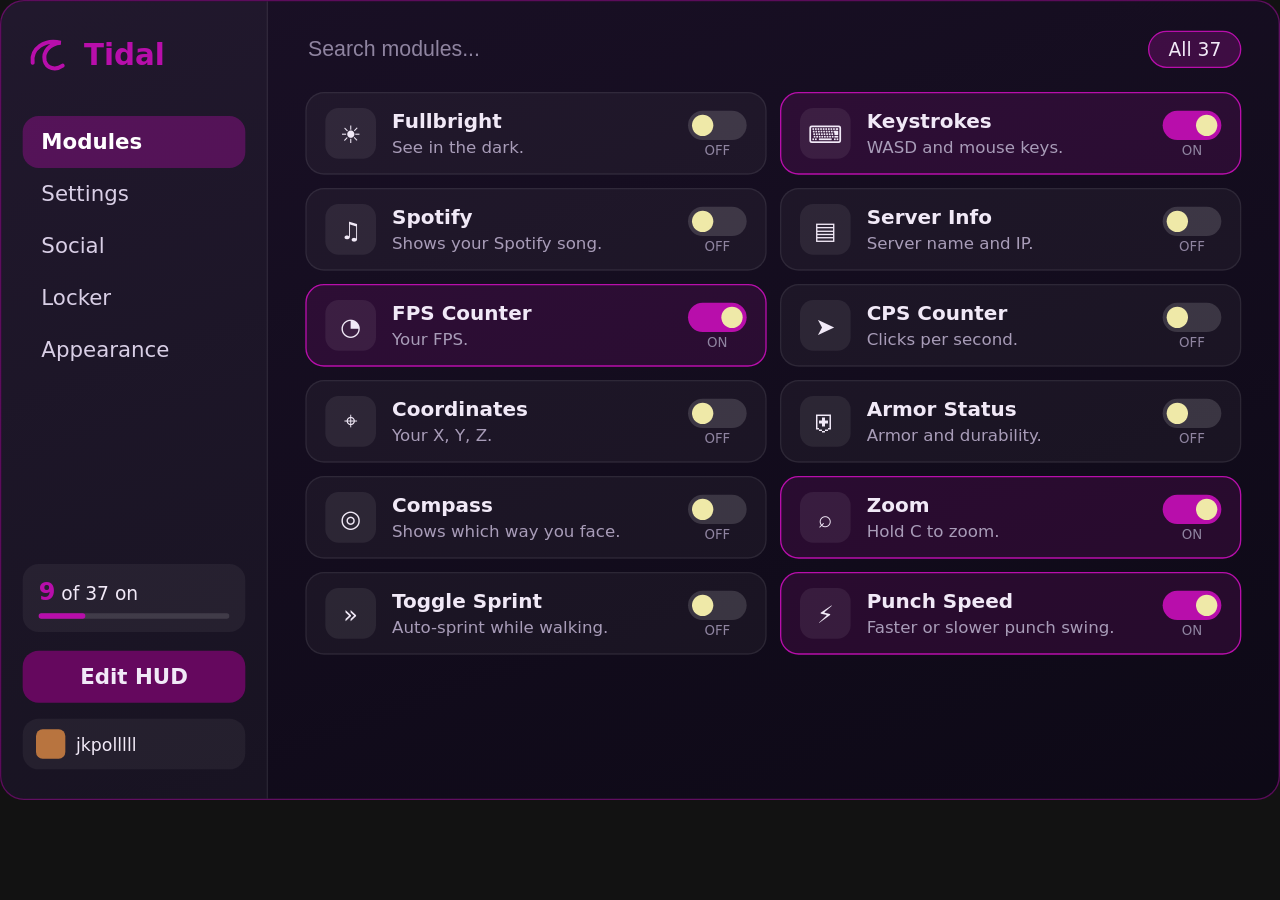
==== shots/demo.html @ fec1b312 "Add files via upload" ====
<!doctype html><html lang="en"><head><meta charset="utf-8"><meta name="viewport" content="width=device-width,initial-scale=1"><title>Tidal menu</title><style>
:root{--a:#b80eab;color-scheme:dark}
*{box-sizing:border-box;margin:0}html,body{height:100%;background:transparent;font-family:system-ui,-apple-system,"Segoe UI",sans-serif;color:#f1e9f7;overflow:hidden}
#box{position:relative;width:100%;height:100%}
#st{position:absolute;left:0;top:0;width:960px;height:600px;transform-origin:0 0;border-radius:18px;overflow:hidden;background:linear-gradient(160deg,#1a1026,#0d0916);border:1px solid color-mix(in srgb,var(--a) 45%,transparent);user-select:none}
.sb{position:absolute;left:0;top:0;bottom:0;width:200px;padding:22px 16px;background:rgba(255,255,255,.03);border-right:1px solid rgba(255,255,255,.07);display:flex;flex-direction:column;gap:6px}
.lg{display:flex;align-items:center;gap:10px;font-size:22px;font-weight:600;color:var(--a);margin-bottom:22px}.lg svg{width:36px;height:36px}
.nv{padding:10px 14px;border-radius:12px;cursor:pointer;font-size:16px;color:#d9cfe6}.nv:hover{background:rgba(255,255,255,.06)}.nv.on{background:color-mix(in srgb,var(--a) 35%,transparent);color:#fff;font-weight:600}
.sp{flex:1}.cnt{padding:10px 12px;border-radius:12px;background:rgba(255,255,255,.05);font-size:14px}.cnt b{color:var(--a);font-size:18px}.bar{height:4px;border-radius:2px;background:rgba(255,255,255,.12);margin-top:6px}.bar i{display:block;height:100%;border-radius:2px;background:var(--a);transition:width .2s}
.eh{margin-top:8px;padding:10px;text-align:center;border-radius:12px;background:color-mix(in srgb,var(--a) 55%,#000);cursor:pointer;font-weight:600}.eh:hover{filter:brightness(1.2)}
.us{margin-top:6px;padding:8px 10px;border-radius:12px;background:rgba(255,255,255,.05);font-size:13px;display:flex;gap:8px;align-items:center}.us i{width:22px;height:22px;border-radius:5px;background:#b8743f}
.mn{position:absolute;left:200px;right:0;top:0;bottom:0;padding:22px 28px;overflow:hidden}
.tp{display:flex;gap:14px;align-items:center;margin-bottom:18px}.tp input{flex:1;background:none;border:0;outline:0;color:#fff;font-size:16px}.tp input::placeholder{color:#8f84a0}
.ch{padding:5px 14px;border-radius:99px;border:1px solid var(--a);background:color-mix(in srgb,var(--a) 25%,transparent);font-size:14px}
.gr{display:grid;grid-template-columns:1fr 1fr;gap:10px}
.md{display:flex;align-items:center;gap:12px;padding:11px 14px;border-radius:14px;background:rgba(255,255,255,.04);border:1px solid rgba(255,255,255,.08);cursor:pointer}.md:hover{background:rgba(255,255,255,.07)}
.md.on{border-color:var(--a);background:color-mix(in srgb,var(--a) 14%,transparent)}
.ic{width:38px;height:38px;border-radius:10px;background:rgba(255,255,255,.07);display:grid;place-items:center;font-size:18px}
.tx{flex:1}.tx b{display:block;font-size:15px}.tx span{font-size:12.5px;color:#a89cb8}
.tg{width:44px;height:22px;border-radius:99px;background:rgba(255,255,255,.14);position:relative;transition:.15s}.tg:after{content:"";position:absolute;top:3px;left:3px;width:16px;height:16px;border-radius:50%;background:#efe9a8;transition:.15s}.on .tg{background:var(--a)}.on .tg:after{left:25px}
.st{font-size:10px;text-align:center;color:#8f84a0;margin-top:2px}
h2{font-size:22px;margin-bottom:16px}
.pv{display:grid;grid-template-columns:repeat(3,1fr);gap:12px;margin-bottom:22px}.pv div{height:120px;border-radius:10px;border:1px solid color-mix(in srgb,var(--a) 60%,#fff 10%);position:relative;overflow:hidden;background:#150d20}
.pv small{position:absolute;bottom:-1px;left:0;right:0;text-align:center;padding:3px;font-size:12px;background:#0d0916}
.m1{background:linear-gradient(#5b6bd8,#e9c2dd 55%,var(--a) 56%)!important}.m1:before{content:"";position:absolute;left:30%;right:30%;top:36%;height:26px;background:repeating-linear-gradient(#fff9,#fff9 3px,transparent 3px,#fff0 6px)}
.m2:before,.m3:before{content:"";position:absolute;inset:14px 30px 30px;background:repeating-linear-gradient(transparent 0 8px,color-mix(in srgb,var(--a) 70%,#fff) 8px 10px);border-radius:4px}.m3:before{inset:14px 12px 30px;background:repeating-linear-gradient(90deg,transparent 0 40px,#fff2 40px 42px),repeating-linear-gradient(transparent 0 34px,#fff2 34px 36px)}
.ap{display:flex;gap:26px;align-items:flex-start}.wh{width:170px;height:170px;border-radius:50%;background:conic-gradient(red,yellow,lime,cyan,blue,magenta,red);position:relative;cursor:crosshair;flex:none}.wh:after{content:"";position:absolute;inset:0;border-radius:50%;background:radial-gradient(#fff,#fff0 70%)}
.sw{display:flex;gap:10px;margin:8px 0 14px}.sw i{width:34px;height:34px;border-radius:8px;cursor:pointer;border:2px solid transparent}.sw i:hover{border-color:#fff}
.hx{font-weight:600;font-size:16px}.hx i{display:inline-block;width:14px;height:14px;border-radius:4px;background:var(--a);vertical-align:-2px;margin-right:6px}
.rs{margin-top:16px;display:inline-block;padding:6px 18px;border:1px solid #fff6;border-radius:99px;cursor:pointer;font-size:14px}
.cs{display:grid;place-items:center;height:400px;text-align:center;color:#a89cb8}.cs b{font-size:22px;color:#fff;display:block;margin-bottom:6px}
#hud{position:absolute;inset:0;background:linear-gradient(#10182e,#1b2b3d 60%,#1d3b2a 60%);display:none}#hud.on{display:block}
#hud .t{position:absolute;top:18px;left:0;right:0;text-align:center}#hud .t b{font-size:20px}#hud .t p{font-size:14px;color:#c6bfd6;margin:2px 0 8px}
.dn{display:inline-block;padding:8px 36px;border-radius:8px;background:var(--a);cursor:pointer;font-weight:600}
.w{position:absolute;padding:8px 12px;border-radius:9px;background:rgba(0,0,0,.5);border:1px dashed #fff8;cursor:grab;font-size:14px;touch-action:none}.w:active{cursor:grabbing}
.k{display:inline-grid;place-items:center;width:30px;height:30px;margin:2px;border-radius:6px;background:#fff2;font-size:13px}
</style></head><body><div id="box"><div id="st">
<div class="sb"><div class="lg"><svg viewBox="0 0 48 48" fill="none" stroke="currentColor" stroke-width="4" stroke-linecap="round"><path d="M10 32C8 18 22 8 38 12C27 13 20 21 22 30C24 38 33 40 40 35"/></svg>Tidal</div><div id="nv"></div><div class="sp"></div>
<div class="cnt"><b id="n">9</b> of 37 on<div class="bar"><i id="br"></i></div></div><div class="eh" id="eh">Edit HUD</div><div class="us"><i></i>jkpolllll</div></div>
<div class="mn" id="mn"></div>
<div id="hud"><div class="t"><b>Edit HUD</b><p>Drag any widget to move it. Esc goes back.</p><span class="dn" id="dn">Done</span></div></div>
</div></div><script>
var $=function(i){return document.getElementById(i)},st=$('st'),sc=1,page='modules',q='';
var M=[['Fullbright','See in the dark.','☀',0],['Keystrokes','WASD and mouse keys.','⌨',1],['Spotify','Shows your Spotify song.','♫',0],['Server Info','Server name and IP.','▤',0],['FPS Counter','Your FPS.','◔',1],['CPS Counter','Clicks per second.','➤',0],['Coordinates','Your X, Y, Z.','⌖',0],['Armor Status','Armor and durability.','⛨',0],['Compass','Shows which way you face.','◎',0],['Zoom','Hold C to zoom.','⌕',1],['Toggle Sprint','Auto-sprint while walking.','»',0],['Punch Speed','Faster or slower punch swing.','⚡',1]];
var BASE=5,COLS=['#5ee0d6','#5ed6d0','#6fe39a','#f2d03b','#f5a742','#f2665f','#ee8fc7','#c3a7ef'];
function fit(){sc=Math.min(innerWidth/960,innerHeight/600);st.style.transform='scale('+sc+')'}addEventListener('resize',fit);fit();
function setA(c){document.documentElement.style.setProperty('--a',c);if(page==='appearance')$('hx').innerHTML='<i></i>'+c.toUpperCase()}
function cnt(){var n=BASE+M.filter(function(m){return m[3]}).length;$('n').textContent=n;$('br').style.width=n/37*100+'%'}
function nav(){var h='';['modules','settings','social','locker','appearance'].forEach(function(p){h+='<div class="nv'+(p===page?' on':'')+'" data-p="'+p+'">'+p[0].toUpperCase()+p.slice(1)+'</div>'});$('nv').innerHTML=h}
function draw(){nav();var h='';
if(page==='modules'){h='<div class="tp"><input id="sq" placeholder="Search modules..." value="'+q+'"><span class="ch">All 37</span></div><div class="gr">';
M.forEach(function(m,i){if(m[0].toLowerCase().indexOf(q.toLowerCase())<0)return;h+='<div class="md'+(m[3]?' on':'')+'" data-i="'+i+'"><div class="ic">'+m[2]+'</div><div class="tx"><b>'+m[0]+'</b><span>'+m[1]+'</span></div><div><div class="tg"></div><div class="st">'+(m[3]?'ON':'OFF')+'</div></div></div>'});h+='</div>'}
else if(page==='appearance'){h='<h2>Appearance</h2><div class="pv"><div class="m1"><small>Main menu</small></div><div class="m2"><small>Pause menu</small></div><div class="m3"><small>Mod menu</small></div></div><div class="ap"><div class="wh" id="wh"></div><div><b>Gradient theme</b><div style="font-size:13px;color:#a89cb8">One colour for logo, waves, sea, beach</div><div class="sw">'+COLS.map(function(c){return'<i style="background:'+c+'" data-c="'+c+'"></i>'}).join('')+'</div><div class="hx" id="hx"><i></i>'+getComputedStyle(document.documentElement).getPropertyValue('--a').trim().toUpperCase()+'</div><span class="rs" id="rs">Reset</span></div></div>'}
else if(page==='social')h='<div class="cs"><div><b>Coming soon</b>Friends and social are on the way.</div></div>';
else h='<div class="cs"><div><b>'+page[0].toUpperCase()+page.slice(1)+'</b>Not part of this preview.</div></div>';
$('mn').innerHTML=h;cnt()}
document.addEventListener('click',function(e){var t=e.target.closest('[data-p],[data-i],[data-c]');
if(t&&t.dataset.p){page=t.dataset.p;draw()}else if(t&&t.dataset.i){M[t.dataset.i][3]^=1;draw()}else if(t&&t.dataset.c)setA(t.dataset.c);
if(e.target.id==='rs')setA('#b80eab');if(e.target.id==='eh')hud(1);if(e.target.id==='dn')hud(0);
if(e.target.id==='wh'){var r=e.target.getBoundingClientRect(),x=(e.clientX-r.left)/r.width-.5,y=(e.clientY-r.top)/r.height-.5,hu=(Math.atan2(y,x)*180/Math.PI+360)%360,d=Math.min(1,Math.hypot(x,y)*2);setA('hsl('+Math.round(hu)+' '+Math.round(d*100)+'% 55%)')}});
document.addEventListener('input',function(e){if(e.target.id==='sq'){q=e.target.value;var p=e.target.selectionStart;draw();var s=$('sq');s.focus();s.setSelectionRange(p,p)}});
addEventListener('keydown',function(e){if(e.key==='Escape')hud(0)});
var P={'FPS Counter':[40,150,'144 FPS'],'Keystrokes':[40,230,'<span class="k">W</span><br><span class="k">A</span><span class="k">S</span><span class="k">D</span>'],'Coordinates':[760,150,'X 128 Y 64 Z -42'],'CPS Counter':[760,200,'8 CPS'],'Armor Status':[760,250,'⛨ 100%'],'Compass':[420,150,'N ◎ NE'],'Zoom':[420,200,'Zoom 30°'],'Toggle Sprint':[420,250,'Sprinting'],'Punch Speed':[420,300,'Punch ×1.5'],'Server Info':[40,380,'play.example.net'],'Spotify':[40,430,'♫ Now playing'],'Fullbright':[760,300,'Fullbright']};
function hud(on){var el=$('hud');el.classList.toggle('on',!!on);if(!on)return;el.querySelectorAll('.w').forEach(function(w){w.remove()});
M.forEach(function(m){if(!m[3]||!P[m[0]])return;var d=document.createElement('div'),p=P[m[0]];d.className='w';d.style.left=p[0]+'px';d.style.top=p[1]+'px';d.innerHTML=p[2];el.appendChild(d);
d.addEventListener('pointerdown',function(e){var sx=e.clientX,sy=e.clientY,ox=d.offsetLeft,oy=d.offsetTop;d.setPointerCapture(e.pointerId);
d.onpointermove=function(v){d.style.left=Math.max(0,Math.min(960-d.offsetWidth,ox+(v.clientX-sx)/sc))+'px';d.style.top=Math.max(0,Math.min(600-d.offsetHeight,oy+(v.clientY-sy)/sc))+'px'};d.onpointerup=function(){d.onpointermove=null}})})}
draw();
</script></body></html>
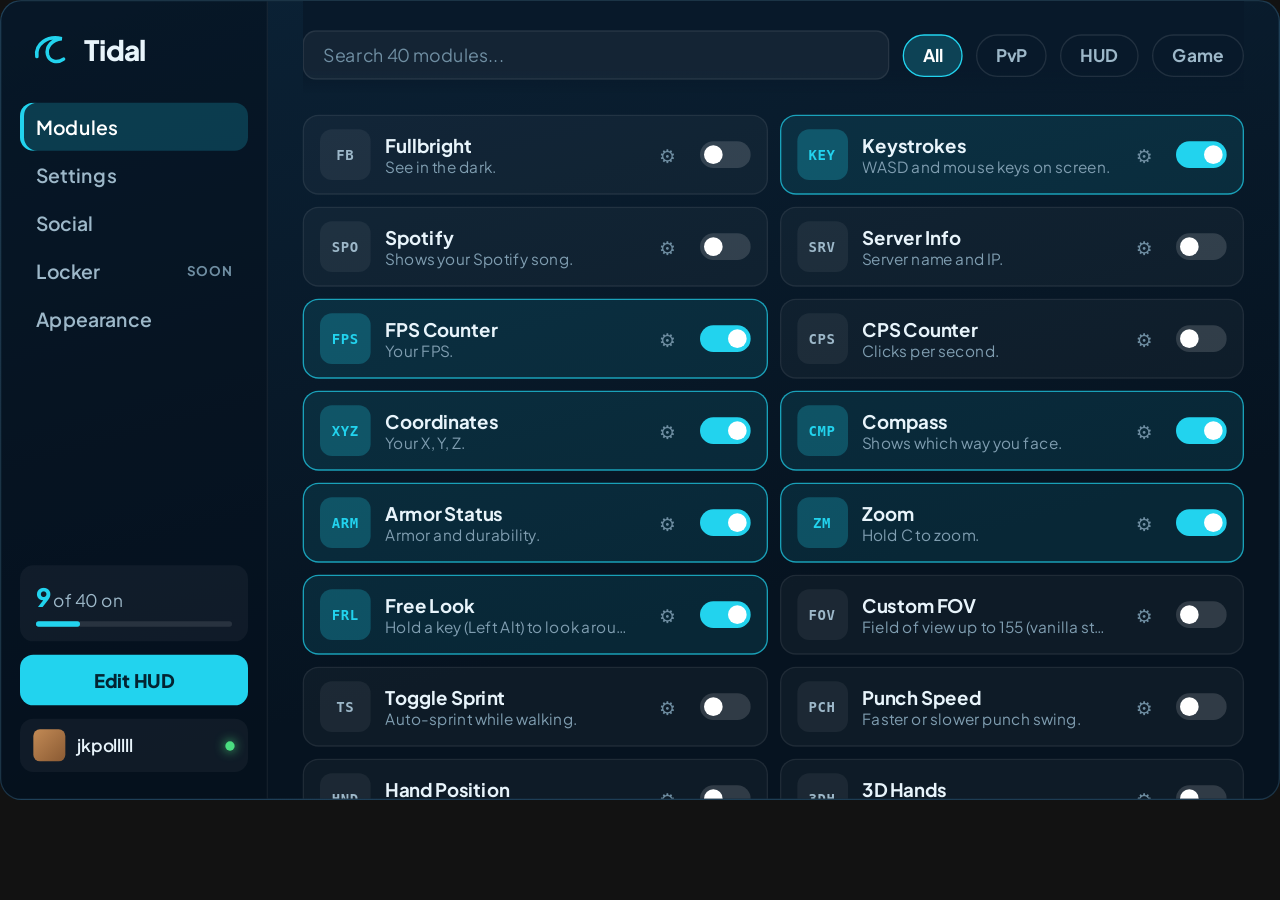
==== commit d583b1fb: "Add files via upload" ====
--- a/shots/demo.html
+++ b/shots/demo.html
@@ -1,69 +1,130 @@
-<!doctype html><html lang="en"><head><meta charset="utf-8"><meta name="viewport" content="width=device-width,initial-scale=1"><title>Tidal menu</title><style>
-:root{--a:#b80eab;color-scheme:dark}
-*{box-sizing:border-box;margin:0}html,body{height:100%;background:transparent;font-family:system-ui,-apple-system,"Segoe UI",sans-serif;color:#f1e9f7;overflow:hidden}
+<!doctype html><html lang="en"><head><meta charset="utf-8"><meta name="viewport" content="width=device-width,initial-scale=1"><title>Tidal menu</title><link rel="preconnect" href="https://fonts.googleapis.com"><link href="https://fonts.googleapis.com/css2?family=Plus+Jakarta+Sans:wght@500;600;700;800&display=swap" rel="stylesheet"><style>
+:root{--a:#22d3ee;color-scheme:dark}
+*{box-sizing:border-box;margin:0}
+html,body{height:100%;background:transparent;font-family:"Plus Jakarta Sans",system-ui,-apple-system,"Segoe UI",sans-serif;color:#e8f4fb;overflow:hidden}
 #box{position:relative;width:100%;height:100%}
-#st{position:absolute;left:0;top:0;width:960px;height:600px;transform-origin:0 0;border-radius:18px;overflow:hidden;background:linear-gradient(160deg,#1a1026,#0d0916);border:1px solid color-mix(in srgb,var(--a) 45%,transparent);user-select:none}
-.sb{position:absolute;left:0;top:0;bottom:0;width:200px;padding:22px 16px;background:rgba(255,255,255,.03);border-right:1px solid rgba(255,255,255,.07);display:flex;flex-direction:column;gap:6px}
-.lg{display:flex;align-items:center;gap:10px;font-size:22px;font-weight:600;color:var(--a);margin-bottom:22px}.lg svg{width:36px;height:36px}
-.nv{padding:10px 14px;border-radius:12px;cursor:pointer;font-size:16px;color:#d9cfe6}.nv:hover{background:rgba(255,255,255,.06)}.nv.on{background:color-mix(in srgb,var(--a) 35%,transparent);color:#fff;font-weight:600}
-.sp{flex:1}.cnt{padding:10px 12px;border-radius:12px;background:rgba(255,255,255,.05);font-size:14px}.cnt b{color:var(--a);font-size:18px}.bar{height:4px;border-radius:2px;background:rgba(255,255,255,.12);margin-top:6px}.bar i{display:block;height:100%;border-radius:2px;background:var(--a);transition:width .2s}
-.eh{margin-top:8px;padding:10px;text-align:center;border-radius:12px;background:color-mix(in srgb,var(--a) 55%,#000);cursor:pointer;font-weight:600}.eh:hover{filter:brightness(1.2)}
-.us{margin-top:6px;padding:8px 10px;border-radius:12px;background:rgba(255,255,255,.05);font-size:13px;display:flex;gap:8px;align-items:center}.us i{width:22px;height:22px;border-radius:5px;background:#b8743f}
-.mn{position:absolute;left:200px;right:0;top:0;bottom:0;padding:22px 28px;overflow:hidden}
-.tp{display:flex;gap:14px;align-items:center;margin-bottom:18px}.tp input{flex:1;background:none;border:0;outline:0;color:#fff;font-size:16px}.tp input::placeholder{color:#8f84a0}
-.ch{padding:5px 14px;border-radius:99px;border:1px solid var(--a);background:color-mix(in srgb,var(--a) 25%,transparent);font-size:14px}
-.gr{display:grid;grid-template-columns:1fr 1fr;gap:10px}
-.md{display:flex;align-items:center;gap:12px;padding:11px 14px;border-radius:14px;background:rgba(255,255,255,.04);border:1px solid rgba(255,255,255,.08);cursor:pointer}.md:hover{background:rgba(255,255,255,.07)}
-.md.on{border-color:var(--a);background:color-mix(in srgb,var(--a) 14%,transparent)}
-.ic{width:38px;height:38px;border-radius:10px;background:rgba(255,255,255,.07);display:grid;place-items:center;font-size:18px}
-.tx{flex:1}.tx b{display:block;font-size:15px}.tx span{font-size:12.5px;color:#a89cb8}
-.tg{width:44px;height:22px;border-radius:99px;background:rgba(255,255,255,.14);position:relative;transition:.15s}.tg:after{content:"";position:absolute;top:3px;left:3px;width:16px;height:16px;border-radius:50%;background:#efe9a8;transition:.15s}.on .tg{background:var(--a)}.on .tg:after{left:25px}
-.st{font-size:10px;text-align:center;color:#8f84a0;margin-top:2px}
-h2{font-size:22px;margin-bottom:16px}
-.pv{display:grid;grid-template-columns:repeat(3,1fr);gap:12px;margin-bottom:22px}.pv div{height:120px;border-radius:10px;border:1px solid color-mix(in srgb,var(--a) 60%,#fff 10%);position:relative;overflow:hidden;background:#150d20}
-.pv small{position:absolute;bottom:-1px;left:0;right:0;text-align:center;padding:3px;font-size:12px;background:#0d0916}
-.m1{background:linear-gradient(#5b6bd8,#e9c2dd 55%,var(--a) 56%)!important}.m1:before{content:"";position:absolute;left:30%;right:30%;top:36%;height:26px;background:repeating-linear-gradient(#fff9,#fff9 3px,transparent 3px,#fff0 6px)}
-.m2:before,.m3:before{content:"";position:absolute;inset:14px 30px 30px;background:repeating-linear-gradient(transparent 0 8px,color-mix(in srgb,var(--a) 70%,#fff) 8px 10px);border-radius:4px}.m3:before{inset:14px 12px 30px;background:repeating-linear-gradient(90deg,transparent 0 40px,#fff2 40px 42px),repeating-linear-gradient(transparent 0 34px,#fff2 34px 36px)}
-.ap{display:flex;gap:26px;align-items:flex-start}.wh{width:170px;height:170px;border-radius:50%;background:conic-gradient(red,yellow,lime,cyan,blue,magenta,red);position:relative;cursor:crosshair;flex:none}.wh:after{content:"";position:absolute;inset:0;border-radius:50%;background:radial-gradient(#fff,#fff0 70%)}
-.sw{display:flex;gap:10px;margin:8px 0 14px}.sw i{width:34px;height:34px;border-radius:8px;cursor:pointer;border:2px solid transparent}.sw i:hover{border-color:#fff}
-.hx{font-weight:600;font-size:16px}.hx i{display:inline-block;width:14px;height:14px;border-radius:4px;background:var(--a);vertical-align:-2px;margin-right:6px}
-.rs{margin-top:16px;display:inline-block;padding:6px 18px;border:1px solid #fff6;border-radius:99px;cursor:pointer;font-size:14px}
-.cs{display:grid;place-items:center;height:400px;text-align:center;color:#a89cb8}.cs b{font-size:22px;color:#fff;display:block;margin-bottom:6px}
-#hud{position:absolute;inset:0;background:linear-gradient(#10182e,#1b2b3d 60%,#1d3b2a 60%);display:none}#hud.on{display:block}
-#hud .t{position:absolute;top:18px;left:0;right:0;text-align:center}#hud .t b{font-size:20px}#hud .t p{font-size:14px;color:#c6bfd6;margin:2px 0 8px}
-.dn{display:inline-block;padding:8px 36px;border-radius:8px;background:var(--a);cursor:pointer;font-weight:600}
-.w{position:absolute;padding:8px 12px;border-radius:9px;background:rgba(0,0,0,.5);border:1px dashed #fff8;cursor:grab;font-size:14px;touch-action:none}.w:active{cursor:grabbing}
-.k{display:inline-grid;place-items:center;width:30px;height:30px;margin:2px;border-radius:6px;background:#fff2;font-size:13px}
+#st{position:absolute;left:0;top:0;width:960px;height:600px;transform-origin:0 0;border-radius:16px;overflow:hidden;background:linear-gradient(165deg,#0b2236,#061320 70%);border:1px solid rgba(120,200,240,.18);user-select:none}
+.sb{position:absolute;left:0;top:0;bottom:0;width:200px;padding:20px 14px;background:rgba(4,16,28,.55);border-right:1px solid rgba(255,255,255,.06);display:flex;flex-direction:column;gap:4px}
+.lg{display:flex;align-items:center;gap:10px;font-size:21px;font-weight:800;letter-spacing:-.02em;margin:0 6px 20px}.lg svg{width:32px;height:32px;stroke:var(--a)}
+.nv{display:flex;align-items:center;gap:10px;padding:9px 12px;border-radius:10px;cursor:pointer;font-size:14.5px;font-weight:600;color:#9db8c9;transition:.12s}
+.nv:hover{background:rgba(255,255,255,.05);color:#fff}
+.nv.on{background:color-mix(in srgb,var(--a) 20%,transparent);color:#fff;box-shadow:inset 3px 0 0 var(--a)}
+.nv small{margin-left:auto;font-size:10px;font-weight:700;letter-spacing:.06em;color:#6f8ea2}
+.sp{flex:1}
+.cnt{padding:11px 12px;border-radius:10px;background:rgba(255,255,255,.045);font-size:13px;color:#9db8c9}.cnt b{color:var(--a);font-size:19px;font-weight:800}
+.bar{height:4px;border-radius:2px;background:rgba(255,255,255,.1);margin-top:7px}.bar i{display:block;height:100%;border-radius:2px;background:var(--a);transition:width .2s}
+.eh{margin-top:6px;padding:10px;text-align:center;border-radius:10px;background:var(--a);color:#032432;cursor:pointer;font-weight:800;font-size:14px}.eh:hover{filter:brightness(1.1)}
+.us{margin-top:6px;padding:8px 10px;border-radius:10px;background:rgba(255,255,255,.045);font-size:13px;font-weight:600;display:flex;gap:9px;align-items:center}.us i{width:24px;height:24px;border-radius:5px;background:linear-gradient(135deg,#c28a55,#8a5a33)}
+.us em{margin-left:auto;width:7px;height:7px;border-radius:50%;background:#4ade80;box-shadow:0 0 8px #4ade80}
+.mn{position:absolute;left:200px;right:0;top:0;bottom:0;padding:22px 26px;overflow-y:auto}
+.mn::-webkit-scrollbar{width:8px}.mn::-webkit-scrollbar-thumb{background:rgba(255,255,255,.14);border-radius:4px}
+.tp{display:flex;gap:10px;align-items:center;margin-bottom:16px;position:sticky;top:-22px;margin-top:-22px;padding:22px 0 10px;background:linear-gradient(#08192a 75%,transparent);z-index:3}
+.tp input{flex:1;background:rgba(255,255,255,.05);border:1px solid rgba(255,255,255,.08);border-radius:10px;padding:9px 14px;outline:0;color:#fff;font:600 14px inherit;font-family:inherit}
+.tp input:focus{border-color:var(--a)}.tp input::placeholder{color:#6f8ea2}
+.ch{padding:7px 14px;border-radius:99px;border:1px solid rgba(255,255,255,.1);font-size:13px;font-weight:700;color:#9db8c9;cursor:pointer}
+.ch.on{border-color:var(--a);background:color-mix(in srgb,var(--a) 22%,transparent);color:#fff}
+.gr{display:grid;grid-template-columns:minmax(0,1fr) minmax(0,1fr);gap:9px;padding-bottom:6px}
+.md{min-width:0;display:flex;align-items:center;gap:11px;padding:10px 12px;border-radius:12px;background:rgba(255,255,255,.035);border:1px solid rgba(255,255,255,.07);cursor:pointer;transition:.12s}
+.md:hover{background:rgba(255,255,255,.065)}
+.md.on{border-color:color-mix(in srgb,var(--a) 70%,transparent);background:color-mix(in srgb,var(--a) 11%,transparent)}
+.ic{width:38px;height:38px;flex:none;border-radius:9px;background:rgba(255,255,255,.06);display:grid;place-items:center;font:800 10.5px/1 ui-monospace,Consolas,monospace;letter-spacing:.04em;color:#9db8c9}
+.md.on .ic{background:color-mix(in srgb,var(--a) 24%,transparent);color:var(--a)}
+.tx{flex:1;min-width:0}.tx b{display:block;font-size:14px;font-weight:700}.tx span{display:block;font-size:11.5px;color:#7f9db0;white-space:nowrap;overflow:hidden;text-overflow:ellipsis}
+.gear{width:26px;height:26px;border-radius:7px;display:grid;place-items:center;color:#6f8ea2;font-size:14px;flex:none}.gear:hover{background:rgba(255,255,255,.1);color:#fff}
+.tg{width:38px;height:20px;border-radius:99px;background:rgba(255,255,255,.14);position:relative;transition:.15s;flex:none}.tg:after{content:"";position:absolute;top:3px;left:3px;width:14px;height:14px;border-radius:50%;background:#fff;transition:.15s}
+.on>.tg,.tg.on{background:var(--a)}.on>.tg:after,.tg.on:after{left:21px}
+h2{font-size:21px;font-weight:800;margin-bottom:14px;letter-spacing:-.01em}
+.pv{display:grid;grid-template-columns:repeat(3,1fr);gap:12px;margin-bottom:22px}
+.pv div{height:118px;border-radius:12px;border:1px solid rgba(255,255,255,.1);position:relative;overflow:hidden;background:#0a1a28}
+.pv small{position:absolute;bottom:0;left:0;right:0;text-align:center;padding:5px;font-size:12px;font-weight:700;background:rgba(3,10,18,.85)}
+.m1{background:linear-gradient(#1a4a8a,#6bb7e8 55%,var(--a) 56%)!important}
+.m1:before{content:"";position:absolute;left:30%;right:30%;top:34%;height:28px;background:repeating-linear-gradient(#fffc 0 3px,transparent 3px 6px)}
+.m2:before,.m3:before{content:"";position:absolute;inset:14px 28px 32px;background:repeating-linear-gradient(transparent 0 8px,color-mix(in srgb,var(--a) 75%,#fff) 8px 10px);border-radius:4px}
+.m3:before{inset:14px 12px 32px;background:repeating-linear-gradient(90deg,transparent 0 40px,#fff2 40px 42px),repeating-linear-gradient(transparent 0 34px,#fff2 34px 36px)}
+.ap{display:flex;gap:26px;align-items:flex-start}
+.wh{width:160px;height:160px;border-radius:50%;background:conic-gradient(red,yellow,lime,cyan,blue,magenta,red);position:relative;cursor:crosshair;flex:none}
+.wh:after{content:"";position:absolute;inset:0;border-radius:50%;background:radial-gradient(#fff,#fff0 70%);pointer-events:none}
+.sw{display:flex;gap:9px;margin:10px 0 14px;flex-wrap:wrap}.sw i{width:32px;height:32px;border-radius:8px;cursor:pointer;border:2px solid transparent}.sw i:hover{border-color:#fff}
+.hx{font-weight:800;font-size:15px}.hx i{display:inline-block;width:13px;height:13px;border-radius:4px;background:var(--a);vertical-align:-2px;margin-right:7px}
+.rs{margin-top:14px;display:inline-block;padding:6px 18px;border:1px solid #fff4;border-radius:99px;cursor:pointer;font-size:13px;font-weight:700}
+.sub{font-size:13px;color:#7f9db0}
+.fr{display:flex;align-items:center;gap:12px;padding:11px 14px;border-radius:12px;background:rgba(255,255,255,.035);border:1px solid rgba(255,255,255,.07);margin-bottom:8px;font-size:14px;font-weight:600}
+.fr i{width:30px;height:30px;border-radius:7px}.fr span{margin-left:auto;font-size:12px;font-weight:600;color:#7f9db0}
+.fr em{width:8px;height:8px;border-radius:50%;background:#4ade80}.fr em.o{background:#4a5d6b}.fr em.g{background:#fbbf24}
+.lk{display:grid;grid-template-columns:repeat(4,1fr);gap:10px}.lk div{aspect-ratio:1;border-radius:12px;border:1px dashed rgba(255,255,255,.14);display:grid;place-items:center;text-align:center;font-size:12px;font-weight:700;color:#6f8ea2}
+.set{display:flex;align-items:center;justify-content:space-between;padding:13px 0;border-bottom:1px solid rgba(255,255,255,.06);font-size:14px;font-weight:600}
+.set span{display:block;font-size:12px;color:#7f9db0;font-weight:500;margin-top:2px}
+.seg{display:flex;gap:4px}.seg i{font-style:normal;padding:5px 12px;border-radius:8px;font-size:12.5px;font-weight:700;background:rgba(255,255,255,.06);cursor:pointer;color:#9db8c9}.seg i.on{background:var(--a);color:#032432}
+/* settings drawer */
+#dr{position:absolute;top:0;right:0;bottom:0;width:320px;background:rgba(5,18,30,.97);border-left:1px solid rgba(255,255,255,.1);transform:translateX(100%);transition:transform .22s ease;z-index:6;padding:22px 22px;overflow-y:auto}
+#dr.on{transform:none}
+#dr h3{font-size:18px;font-weight:800;margin-bottom:2px}#dr .x{position:absolute;right:16px;top:16px;cursor:pointer;color:#9db8c9;font-size:18px;width:28px;height:28px;display:grid;place-items:center;border-radius:8px}#dr .x:hover{background:rgba(255,255,255,.08)}
+.row{display:flex;align-items:center;justify-content:space-between;gap:10px;padding:11px 0;border-bottom:1px solid rgba(255,255,255,.06);font-size:13.5px;font-weight:600}
+.row input[type=range]{width:120px;accent-color:var(--a)}.row b{font-size:12px;color:var(--a);min-width:34px;text-align:right}
+/* hud */
+#hud{position:absolute;inset:0;display:none;z-index:8;background:#0b1f3a url(../img/sky3.jpg) center/cover}
+#hud:before{content:"";position:absolute;left:0;right:0;bottom:0;height:150px;background:linear-gradient(#3b7a3a,#2d5a2c 40%,#4a3a28 41%)}
+#hud.on{display:block}
+#hud .t{position:absolute;top:14px;left:0;right:0;text-align:center;z-index:2;text-shadow:0 1px 8px #000a}#hud .t b{font-size:19px;font-weight:800}#hud .t p{font-size:13px;color:#e3f1fa;margin:2px 0 8px}
+.dn{display:inline-block;padding:7px 34px;border-radius:9px;background:var(--a);color:#032432;cursor:pointer;font-weight:800;text-shadow:none}
+.w{position:absolute;padding:5px 9px;border-radius:5px;background:rgba(0,0,0,.45);border:1px dashed #fffa;cursor:grab;font:600 13px/1.35 ui-monospace,Consolas,monospace;color:#fff;touch-action:none;white-space:nowrap}.w:active{cursor:grabbing}
+.k{display:inline-grid;place-items:center;width:28px;height:28px;margin:2px;border-radius:4px;background:#0006;border:1px solid #fff5;font-size:12px}
+.hb{position:absolute;left:50%;bottom:10px;transform:translateX(-50%);width:364px;height:40px;background:rgba(0,0,0,.45);border:2px solid #0008;display:flex;z-index:1;pointer-events:none}
+.hb i{flex:1;border-right:2px solid #fff3}.hb i:first-child{outline:2px solid #fff;outline-offset:-2px}
 </style></head><body><div id="box"><div id="st">
-<div class="sb"><div class="lg"><svg viewBox="0 0 48 48" fill="none" stroke="currentColor" stroke-width="4" stroke-linecap="round"><path d="M10 32C8 18 22 8 38 12C27 13 20 21 22 30C24 38 33 40 40 35"/></svg>Tidal</div><div id="nv"></div><div class="sp"></div>
-<div class="cnt"><b id="n">9</b> of 37 on<div class="bar"><i id="br"></i></div></div><div class="eh" id="eh">Edit HUD</div><div class="us"><i></i>jkpolllll</div></div>
+<div class="sb"><div class="lg"><svg viewBox="0 0 48 48" fill="none" stroke-width="4" stroke-linecap="round"><path d="M10 32C8 18 22 8 38 12C27 13 20 21 22 30C24 38 33 40 40 35"/></svg>Tidal</div><div id="nv"></div><div class="sp"></div>
+<div class="cnt"><b id="n">9</b> of <span id="tot">40</span> on<div class="bar"><i id="br"></i></div></div><div class="eh" id="eh">Edit HUD</div><div class="us"><i></i>jkpolllll<em></em></div></div>
 <div class="mn" id="mn"></div>
-<div id="hud"><div class="t"><b>Edit HUD</b><p>Drag any widget to move it. Esc goes back.</p><span class="dn" id="dn">Done</span></div></div>
+<div id="dr"></div>
+<div id="hud"><div class="t"><b>Edit HUD</b><p>Drag any widget to move it. Esc goes back.</p><span class="dn" id="dn">Done</span></div><div class="hb"><i></i><i></i><i></i><i></i><i></i><i></i><i></i><i></i><i></i></div></div>
 </div></div><script>
-var $=function(i){return document.getElementById(i)},st=$('st'),sc=1,page='modules',q='';
-var M=[['Fullbright','See in the dark.','☀',0],['Keystrokes','WASD and mouse keys.','⌨',1],['Spotify','Shows your Spotify song.','♫',0],['Server Info','Server name and IP.','▤',0],['FPS Counter','Your FPS.','◔',1],['CPS Counter','Clicks per second.','➤',0],['Coordinates','Your X, Y, Z.','⌖',0],['Armor Status','Armor and durability.','⛨',0],['Compass','Shows which way you face.','◎',0],['Zoom','Hold C to zoom.','⌕',1],['Toggle Sprint','Auto-sprint while walking.','»',0],['Punch Speed','Faster or slower punch swing.','⚡',1]];
-var BASE=5,COLS=['#5ee0d6','#5ed6d0','#6fe39a','#f2d03b','#f5a742','#f2665f','#ee8fc7','#c3a7ef'];
+var M=[{"id":"fullbright","n":"Fullbright","d":"See in the dark.","c":"Game","on":false,"ab":"FB","s":[["Brightness","num",0,1,1]]},{"id":"keystrokes","n":"Keystrokes","d":"WASD and mouse keys on screen.","c":"HUD","on":true,"ab":"KEY","s":[["Show LMB / RMB","bool",null,null,true],["Show space bar","bool",null,null,true]]},{"id":"spotify","n":"Spotify","d":"Shows your Spotify song.","c":"HUD","on":false,"ab":"SPO","s":[["Show artist","bool",null,null,true],["Show controls","bool",null,null,true]]},{"id":"server","n":"Server Info","d":"Server name and IP.","c":"HUD","on":false,"ab":"SRV","s":[["Show icon","bool",null,null,true],["Show name","bool",null,null,true],["Show IP","bool",null,null,true],["Show port","bool",null,null,true]]},{"id":"fps","n":"FPS Counter","d":"Your FPS.","c":"HUD","on":true,"ab":"FPS","s":[]},{"id":"cps","n":"CPS Counter","d":"Clicks per second.","c":"HUD","on":false,"ab":"CPS","s":[]},{"id":"coords","n":"Coordinates","d":"Your X, Y, Z.","c":"HUD","on":true,"ab":"XYZ","s":[["Whole numbers","bool",null,null,false]]},{"id":"compass","n":"Compass","d":"Shows which way you face.","c":"HUD","on":true,"ab":"CMP","s":[]},{"id":"armor","n":"Armor Status","d":"Armor and durability.","c":"HUD","on":true,"ab":"ARM","s":[["Show durability numbers","bool",null,null,true]]},{"id":"zoom","n":"Zoom","d":"Hold C to zoom.","c":"Game","on":true,"ab":"ZM","s":[["Zoom amount","num",2,10,4]]},{"id":"freelook","n":"Free Look","d":"Hold a key (Left Alt) to look around without turning.","c":"Game","on":true,"ab":"FRL","s":[["Switch to third person while held","bool",null,null,true]]},{"id":"customfov","n":"Custom FOV","d":"Field of view up to 155 (vanilla stops at 110).","c":"Game","on":false,"ab":"FOV","s":[["Field of view","num",30,155,110]]},{"id":"togglesprint","n":"Toggle Sprint","d":"Auto-sprint while walking.","c":"Game","on":false,"ab":"TS","s":[]},{"id":"punchspeed","n":"Punch Speed","d":"Faster or slower punch swing.","c":"Game","on":false,"ab":"PCH","s":[["Swing speed","num",0.25,3,1]]},{"id":"handpos","n":"Hand Position","d":"Move your held item.","c":"Game","on":false,"ab":"HND","s":[["Left / right","num",-1,1,0],["Down / up","num",-1,1,0],["Back / forward","num",-1,1,0]]},{"id":"hands3d","n":"3D Hands","d":"Tilt your hands and held item in 3D.","c":"Game","on":false,"ab":"3DH","s":[["Tilt forward / back","num",-90,90,10],["Turn in / out","num",-90,90,-25],["Roll","num",-90,90,8]]},{"id":"jumbledchat","n":"Jumbled Chat","d":"Jumbled chat letters.","c":"Game","on":false,"ab":"JMB","s":[["Random instead of alternating","bool",null,null,false],["Small caps style","bool",null,null,false]]},{"id":"titlescreen","n":"Tidal Title Screen","d":"Tidal main menu.","c":"Game","on":true,"ab":"TTL","s":[]},{"id":"loadingscreen","n":"Tidal Loading Screen","d":"Tidal loading screen.","c":"Game","on":true,"ab":"LDG","s":[]},{"id":"armorglint","n":"Armor Glint","d":"Hide the enchant shine.","c":"Game","on":false,"ab":"GLN","s":[["Hide glint on armor","bool",null,null,true],["Hide glint on held items","bool",null,null,false]]},{"id":"typingsound","n":"Typing Sound","d":"Click sound when typing.","c":"Game","on":false,"ab":"TYP","s":[["Volume","num",0,1,0.6],["Pitch","num",0.5,2,1.4],["Typewriter sound (off = keyboard)","bool",null,null,false]]},{"id":"nohurtcam","n":"No Hurt Cam","d":"No screen shake on hit.","c":"Game","on":false,"ab":"NHC","s":[]},{"id":"lowfire","n":"Low Fire","d":"Lower the fire overlay.","c":"Game","on":false,"ab":"LF","s":[["How low","num",0,0.5,0.3]]},{"id":"timechanger","n":"Time Changer","d":"Set the time of day.","c":"Game","on":false,"ab":"TIM","s":[["Time of day","num",0,24000,6000]]},{"id":"norain","n":"No Rain","d":"Hide rain.","c":"Game","on":false,"ab":"NR","s":[]},{"id":"customsky","n":"Custom Sky","d":"Swap the sky for a picture sky.","c":"Game","on":false,"ab":"SKY","s":[["Sky","num",1,3,1],["Rotation speed","num",0,1,0.1],["Brightness","num",0.3,1,1],["Hide vanilla clouds","bool",null,null,true]]},{"id":"ping","n":"Ping","d":"Your latency.","c":"HUD","on":false,"ab":"PNG","s":[]},{"id":"clock","n":"Clock","d":"Real time.","c":"HUD","on":false,"ab":"CLK","s":[["12-hour clock","bool",null,null,false]]},{"id":"biome","n":"Biome","d":"Current biome.","c":"HUD","on":false,"ab":"BIO","s":[]},{"id":"direction","n":"Direction","d":"Where you face.","c":"HUD","on":false,"ab":"DIR","s":[]},{"id":"speed","n":"Speed","d":"Speed in blocks/s.","c":"HUD","on":false,"ab":"SPD","s":[]},{"id":"memory","n":"Memory","d":"Memory use.","c":"HUD","on":false,"ab":"MEM","s":[]},{"id":"day","n":"Day Counter","d":"Days in this world.","c":"HUD","on":false,"ab":"DAY","s":[]},{"id":"helditem","n":"Held Item","d":"Held item and durability.","c":"HUD","on":false,"ab":"ITM","s":[]},{"id":"potions","n":"Potion Effects","d":"Active effects.","c":"HUD","on":false,"ab":"POT","s":[]},{"id":"itemcount","n":"Item Counter","d":"Count of held item.","c":"HUD","on":false,"ab":"CNT","s":[]},{"id":"session","n":"Session Timer","d":"Playtime this session.","c":"HUD","on":false,"ab":"SES","s":[]},{"id":"light","n":"Light Level","d":"Light level here.","c":"HUD","on":false,"ab":"LUX","s":[]},{"id":"sprintstatus","n":"Movement Status","d":"Walking, sprinting, sneaking.","c":"HUD","on":false,"ab":"SPR","s":[]},{"id":"saturation","n":"Hunger & Saturation","d":"Food and saturation.","c":"HUD","on":false,"ab":"SAT","s":[]}],PVP=["keystrokes", "cps", "ping", "armor", "potions", "punchspeed", "freelook", "zoom", "togglesprint", "customfov", "nohurtcam", "lowfire", "handpos", "hands3d", "armorglint", "itemcount", "saturation", "fullbright", "fps", "sprintstatus"];
+var $=function(i){return document.getElementById(i)},st=$('st'),sc=1,page='modules',q='',cat='All',open=null,DEF='#22d3ee',pos={};
+M.forEach(function(m){m.v=m.s.map(function(s){return s[4]})});
+var COLS=['#22d3ee','#3b9cff','#6fe39a','#f2d03b','#f5a742','#f2665f','#ee8fc7','#a78bfa'];
 function fit(){sc=Math.min(innerWidth/960,innerHeight/600);st.style.transform='scale('+sc+')'}addEventListener('resize',fit);fit();
-function setA(c){document.documentElement.style.setProperty('--a',c);if(page==='appearance')$('hx').innerHTML='<i></i>'+c.toUpperCase()}
-function cnt(){var n=BASE+M.filter(function(m){return m[3]}).length;$('n').textContent=n;$('br').style.width=n/37*100+'%'}
-function nav(){var h='';['modules','settings','social','locker','appearance'].forEach(function(p){h+='<div class="nv'+(p===page?' on':'')+'" data-p="'+p+'">'+p[0].toUpperCase()+p.slice(1)+'</div>'});$('nv').innerHTML=h}
+function cur(){return getComputedStyle(document.documentElement).getPropertyValue('--a').trim()}
+function setA(c){document.documentElement.style.setProperty('--a',c);var h=$('hx');if(h)h.innerHTML='<i></i>'+c.toUpperCase()}
+function cnt(){var n=M.filter(function(m){return m.on}).length;$('n').textContent=n;$('tot').textContent=M.length;$('br').style.width=n/M.length*100+'%'}
+function nav(){var h='';[['modules','Modules'],['settings','Settings'],['social','Social'],['locker','Locker'],['appearance','Appearance']].forEach(function(p){h+='<div class="nv'+(p[0]===page?' on':'')+'" data-p="'+p[0]+'">'+p[1]+(p[0]==='locker'?'<small>SOON</small>':'')+'</div>'});$('nv').innerHTML=h}
+function fmt(s,v){return s[1]==='num'?(Math.abs(s[3])>100?Math.round(v):(+v).toFixed(2).replace(/\.?0+$/,'')):''}
+function drawer(){var d=$('dr');if(open===null){d.classList.remove('on');return}
+ var m=M[open],h='<span class="x" data-x="1">✕</span><h3>'+m.n+'</h3><div class="sub" style="margin-bottom:10px">'+m.d+'</div><div class="row"><span>Enabled</span><div class="tg'+(m.on?' on':'')+'" data-t="'+open+'"></div></div>';
+ if(!m.s.length)h+='<div class="sub" style="margin-top:14px">No extra settings for this module.</div>';
+ m.s.forEach(function(s,i){h+='<div class="row"><span>'+s[0]+'</span>'+(s[1]==='bool'?'<div class="tg'+(m.v[i]?' on':'')+'" data-b="'+i+'"></div>':'<span style="display:flex;gap:8px;align-items:center"><input type="range" min="'+s[2]+'" max="'+s[3]+'" step="'+((s[3]-s[2])/100)+'" value="'+m.v[i]+'" data-r="'+i+'"><b id="rv'+i+'">'+fmt(s,m.v[i])+'</b></span>')+'</div>'});
+ d.innerHTML=h;d.classList.add('on')}
 function draw(){nav();var h='';
-if(page==='modules'){h='<div class="tp"><input id="sq" placeholder="Search modules..." value="'+q+'"><span class="ch">All 37</span></div><div class="gr">';
-M.forEach(function(m,i){if(m[0].toLowerCase().indexOf(q.toLowerCase())<0)return;h+='<div class="md'+(m[3]?' on':'')+'" data-i="'+i+'"><div class="ic">'+m[2]+'</div><div class="tx"><b>'+m[0]+'</b><span>'+m[1]+'</span></div><div><div class="tg"></div><div class="st">'+(m[3]?'ON':'OFF')+'</div></div></div>'});h+='</div>'}
-else if(page==='appearance'){h='<h2>Appearance</h2><div class="pv"><div class="m1"><small>Main menu</small></div><div class="m2"><small>Pause menu</small></div><div class="m3"><small>Mod menu</small></div></div><div class="ap"><div class="wh" id="wh"></div><div><b>Gradient theme</b><div style="font-size:13px;color:#a89cb8">One colour for logo, waves, sea, beach</div><div class="sw">'+COLS.map(function(c){return'<i style="background:'+c+'" data-c="'+c+'"></i>'}).join('')+'</div><div class="hx" id="hx"><i></i>'+getComputedStyle(document.documentElement).getPropertyValue('--a').trim().toUpperCase()+'</div><span class="rs" id="rs">Reset</span></div></div>'}
-else if(page==='social')h='<div class="cs"><div><b>Coming soon</b>Friends and social are on the way.</div></div>';
-else h='<div class="cs"><div><b>'+page[0].toUpperCase()+page.slice(1)+'</b>Not part of this preview.</div></div>';
-$('mn').innerHTML=h;cnt()}
-document.addEventListener('click',function(e){var t=e.target.closest('[data-p],[data-i],[data-c]');
-if(t&&t.dataset.p){page=t.dataset.p;draw()}else if(t&&t.dataset.i){M[t.dataset.i][3]^=1;draw()}else if(t&&t.dataset.c)setA(t.dataset.c);
-if(e.target.id==='rs')setA('#b80eab');if(e.target.id==='eh')hud(1);if(e.target.id==='dn')hud(0);
-if(e.target.id==='wh'){var r=e.target.getBoundingClientRect(),x=(e.clientX-r.left)/r.width-.5,y=(e.clientY-r.top)/r.height-.5,hu=(Math.atan2(y,x)*180/Math.PI+360)%360,d=Math.min(1,Math.hypot(x,y)*2);setA('hsl('+Math.round(hu)+' '+Math.round(d*100)+'% 55%)')}});
-document.addEventListener('input',function(e){if(e.target.id==='sq'){q=e.target.value;var p=e.target.selectionStart;draw();var s=$('sq');s.focus();s.setSelectionRange(p,p)}});
-addEventListener('keydown',function(e){if(e.key==='Escape')hud(0)});
-var P={'FPS Counter':[40,150,'144 FPS'],'Keystrokes':[40,230,'<span class="k">W</span><br><span class="k">A</span><span class="k">S</span><span class="k">D</span>'],'Coordinates':[760,150,'X 128 Y 64 Z -42'],'CPS Counter':[760,200,'8 CPS'],'Armor Status':[760,250,'⛨ 100%'],'Compass':[420,150,'N ◎ NE'],'Zoom':[420,200,'Zoom 30°'],'Toggle Sprint':[420,250,'Sprinting'],'Punch Speed':[420,300,'Punch ×1.5'],'Server Info':[40,380,'play.example.net'],'Spotify':[40,430,'♫ Now playing'],'Fullbright':[760,300,'Fullbright']};
+if(page==='modules'){h='<div class="tp"><input id="sq" placeholder="Search '+M.length+' modules..." value="'+q+'">'+['All','PvP','HUD','Game'].map(function(c){return'<span class="ch'+(c===cat?' on':'')+'" data-cat="'+c+'">'+c+'</span>'}).join('')+'</div><div class="gr">';
+ M.forEach(function(m,i){if(m.n.toLowerCase().indexOf(q.toLowerCase())<0||(cat==='PvP'?PVP.indexOf(m.id)<0:(cat!=='All'&&m.c!==cat)))return;
+  h+='<div class="md'+(m.on?' on':'')+'" data-i="'+i+'"><div class="ic">'+m.ab+'</div><div class="tx"><b>'+m.n+'</b><span>'+m.d+'</span></div><div class="gear" data-g="'+i+'" title="Settings">⚙</div><div class="tg"></div></div>'});h+='</div>'}
+else if(page==='appearance'){h='<h2>Appearance</h2><div class="pv"><div class="m1"><small>Main menu</small></div><div class="m2"><small>Pause menu</small></div><div class="m3"><small>Mod menu</small></div></div><div class="ap"><div class="wh" id="wh"></div><div><b style="font-size:15px">Gradient theme</b><div class="sub">One colour for the logo, waves, sea and beach</div><div class="sw">'+COLS.map(function(c){return'<i style="background:'+c+'" data-c="'+c+'"></i>'}).join('')+'</div><div class="hx" id="hx"><i></i>'+cur().toUpperCase()+'</div><span class="rs" id="rs">Reset</span></div></div><div class="set" style="margin-top:20px"><div>Menu style<span>Glass lets the world show through</span></div><div class="seg"><i class="on">Glass</i><i>Normal</i></div></div>'}
+else if(page==='settings'){h='<h2>Settings</h2>'+[['Menu key','Right Shift'],['Typing sound','Off'],['Minecraft text font','Default']].map(function(r){return'<div class="set"><div>'+r[0]+'</div><div class="seg"><i class="on">'+r[1]+'</i></div></div>'}).join('')+'<div class="set"><div>FPS Booster<span>Off, Low, Medium, High, Max</span></div><div class="seg">'+['Off','Low','Medium','High','Max'].map(function(b){return'<i data-bo="'+b+'" class="'+(b==='Medium'?'on':'')+'">'+b+'</i>'}).join('')+'</div></div>'}
+else if(page==='social'){h='<h2>Friends</h2>'+[['Steve_Main','#c28a55','In game · Hypixel','g'],['NoahPvP','#7aa2ff','Online','o1'],['cosmicsquid','#e879f9','Online','o1'],['bluewhale','#34d399','Offline','o']].map(function(f){return'<div class="fr"><i style="background:'+f[1]+'"></i>'+f[0]+'<span>'+f[2]+'</span><em class="'+(f[3]==='g'?'':f[3]==='o'?'o':'')+'"></em></div>'}).join('')+'<div class="sub" style="margin-top:14px">Add friends by Minecraft name. Chat works in the launcher and in game.</div>'}
+else h='<h2>Locker</h2><div class="lk"><div>Wings<br>Soon</div><div>Hats<br>Soon</div><div>Auras<br>Soon</div><div>Trails<br>Soon</div></div><div class="sub" style="margin-top:14px">Cosmetics are on the way. Capes already work from the launcher.</div>';
+var y=$('mn').scrollTop;$('mn').innerHTML=h;$('mn').scrollTop=y;cnt();drawer()}
+document.addEventListener('click',function(e){var t=e.target.closest('[data-p],[data-i],[data-c],[data-g],[data-cat],[data-x],[data-t],[data-b],[data-bo]');
+ if(t){var d=t.dataset;
+  if(d.p){page=d.p;open=null;draw()}
+  else if(d.g!==undefined){open=+d.g;draw()}
+  else if(d.x){open=null;draw()}
+  else if(d.t!==undefined){M[d.t].on=!M[d.t].on;draw()}
+  else if(d.b!==undefined){M[open].v[d.b]=!M[open].v[d.b];drawer()}
+  else if(d.cat){cat=d.cat;draw()}
+  else if(d.bo){document.querySelectorAll('[data-bo]').forEach(function(x){x.classList.toggle('on',x===t)})}
+  else if(d.i!==undefined){M[d.i].on=!M[d.i].on;draw()}
+  else if(d.c)setA(d.c)}
+ if(e.target.id==='rs')setA(DEF);if(e.target.id==='eh')hud(1);if(e.target.id==='dn')hud(0);
+ if(e.target.id==='wh'){var r=e.target.getBoundingClientRect(),x=(e.clientX-r.left)/r.width-.5,y=(e.clientY-r.top)/r.height-.5,hu=(Math.atan2(y,x)*180/Math.PI+360)%360,dd=Math.min(1,Math.hypot(x,y)*2);setA('hsl('+Math.round(hu)+' '+Math.round(dd*100)+'% 55%)')}});
+document.addEventListener('input',function(e){if(e.target.id==='sq'){q=e.target.value;var p=e.target.selectionStart;draw();var s=$('sq');s.focus();s.setSelectionRange(p,p)}
+ if(e.target.dataset.r!==undefined){var i=e.target.dataset.r,s=M[open].s[i];M[open].v[i]=+e.target.value;$('rv'+i).textContent=fmt(s,+e.target.value)}});
+addEventListener('keydown',function(e){if(e.key==='Escape'){if($('hud').classList.contains('on'))hud(0);else if(open!==null){open=null;drawer()}}});
+var TXT={keystrokes:'<span class="k">W</span><br><span class="k">A</span><span class="k">S</span><span class="k">D</span>',spotify:'♫ Blinding Lights<br><small>The Weeknd</small>',server:'play.hypixel.net',fps:'FPS: 188',cps:'CPS: 8 | 3',coords:'XYZ: 128.4 / 64.0 / -42.7',compass:'N ◎ NE',armor:'⛨ ⛨ ⛨ ⛨',ping:'Ping: 24 ms',clock:'14:59:08',biome:'Biome: plains',direction:'Facing: north (-178)',speed:'Speed: 4.32 b/s',memory:'Mem: 1280 / 4096 MB',day:'Day: 12',helditem:'Diamond Sword  1500/1561',potions:'Speed II (4:32)',itemcount:'Golden Apple: 14',session:'Playtime: 1:24:07',light:'Light: 15',sprintstatus:'Sprinting',saturation:'Food: 20  Sat: 5.0'};
 function hud(on){var el=$('hud');el.classList.toggle('on',!!on);if(!on)return;el.querySelectorAll('.w').forEach(function(w){w.remove()});
-M.forEach(function(m){if(!m[3]||!P[m[0]])return;var d=document.createElement('div'),p=P[m[0]];d.className='w';d.style.left=p[0]+'px';d.style.top=p[1]+'px';d.innerHTML=p[2];el.appendChild(d);
-d.addEventListener('pointerdown',function(e){var sx=e.clientX,sy=e.clientY,ox=d.offsetLeft,oy=d.offsetTop;d.setPointerCapture(e.pointerId);
-d.onpointermove=function(v){d.style.left=Math.max(0,Math.min(960-d.offsetWidth,ox+(v.clientX-sx)/sc))+'px';d.style.top=Math.max(0,Math.min(600-d.offsetHeight,oy+(v.clientY-sy)/sc))+'px'};d.onpointerup=function(){d.onpointermove=null}})})}
-draw();
+ var k=0;M.forEach(function(m){if(!m.on||m.c!=='HUD')return;
+  var d=document.createElement('div');d.className='w';d.innerHTML=TXT[m.id]||m.n;var p=pos[m.id];
+  if(!p){if(m.id==='keystrokes')p=[24,300];else if(m.id==='armor')p=[560,520];else if(m.id==='compass')p=[430,130];else{p=[24+(k%3)*0,70+k*32];if(k>=9)p=[700,70+(k-9)*32];k++}}
+  d.style.left=p[0]+'px';d.style.top=p[1]+'px';el.appendChild(d);
+  d.addEventListener('pointerdown',function(e){var sx=e.clientX,sy=e.clientY,ox=d.offsetLeft,oy=d.offsetTop;d.setPointerCapture(e.pointerId);
+   d.onpointermove=function(v){d.style.left=Math.max(0,Math.min(960-d.offsetWidth,ox+(v.clientX-sx)/sc))+'px';d.style.top=Math.max(0,Math.min(600-d.offsetHeight,oy+(v.clientY-sy)/sc))+'px';pos[m.id]=[d.offsetLeft,d.offsetTop]};d.onpointerup=function(){d.onpointermove=null}})})}
+setA(DEF);draw();
 </script></body></html>
